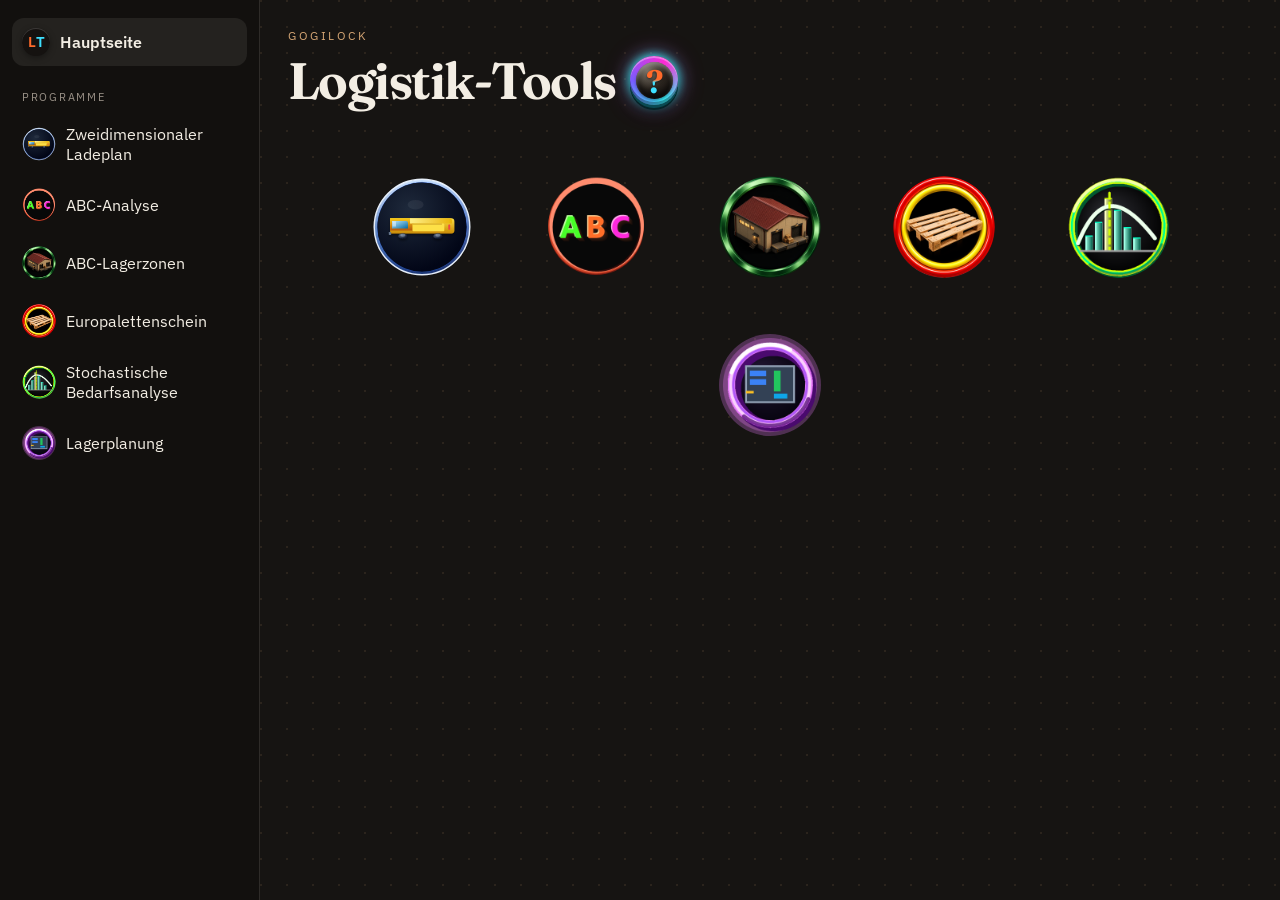
==== index.html @ 2aea948c "Eurojackpot von Logistik-Tools entfernen." ====
<!DOCTYPE html>
<html lang="de">
  <head>
    <meta charset="UTF-8" />
    <meta name="viewport" content="width=device-width, initial-scale=1.0" />
    <title>Logistik-Tools</title>
    <meta name="description" content="Logistik-Tools von GoGiLock: Zweidimensionaler Ladeplan, ABC-Analyse, ABC-Lagerzonen, Europalettenschein, Stochastische Bedarfsanalyse und Lagerplanung." />
    <link rel="icon" type="image/svg+xml" href="src/logo.svg" />
    <link rel="icon" type="image/png" href="src/logo.png" />
    <link rel="preconnect" href="https://fonts.googleapis.com" />
    <link rel="preconnect" href="https://fonts.gstatic.com" crossorigin />
    <link
      href="https://fonts.googleapis.com/css2?family=Fraunces:opsz,wght@9..144,500;9..144,650&family=IBM+Plex+Sans:wght@400;500;600&family=IBM+Plex+Mono:wght@400;500&display=swap"
      rel="stylesheet"
    />
    <link rel="stylesheet" href="src/style.css?v=23" />
  </head>
  <body>
    <div class="app-layout">
      <div class="nav-edge" id="nav-edge" aria-hidden="true"></div>
      <nav class="sidenav" id="sidenav" aria-label="Programme">
        <a class="sidenav-home active" href="./" id="nav-home">
          <span class="logo" aria-hidden="true"><span class="logo-l">L</span><span class="logo-t">T</span></span>
          <span>Hauptseite</span>
        </a>
        <p class="sidenav-label">Programme</p>
        <ul class="sidenav-list">
          <li>
            <a class="sidenav-item" href="#ladeplan" data-open="logistik-ladeplan">
              <span class="sidenav-icon"><img src="programs/ladeplan/icons/ladeplan.svg" alt="" width="34" height="34" /></span>
              <span>Zweidimensionaler Ladeplan</span>
            </a>
          </li>
          <li>
            <a class="sidenav-item" href="#abc-analyse" data-open="logistik-abc">
              <span class="sidenav-icon"><img src="programs/abc-analyse/abc-icon.png" alt="" width="34" height="34" /></span>
              <span>ABC-Analyse</span>
            </a>
          </li>
          <li>
            <a class="sidenav-item" href="#abc-lagerzonen" data-open="logistik-lagerzonen">
              <span class="sidenav-icon"><img src="programs/abc-lagerzonen/assets/lagerzonen-icon.png" alt="" width="34" height="34" /></span>
              <span>ABC-Lagerzonen</span>
            </a>
          </li>
          <li>
            <a class="sidenav-item" href="#europalettenschein" data-open="logistik-europalette">
              <span class="sidenav-icon"><img src="programs/europalettenschein/europalettentausch-icon.png" alt="" width="34" height="34" /></span>
              <span>Europalettenschein</span>
            </a>
          </li>
          <li>
            <a class="sidenav-item" href="#stochastische-bedarfsanalyse" data-open="logistik-stochastik">
              <span class="sidenav-icon"><img src="programs/stochastik/assets/stochastik-icon.png" alt="" width="34" height="34" /></span>
              <span>Stochastische Bedarfsanalyse</span>
            </a>
          </li>
          <li>
            <a class="sidenav-item" href="#lagerplanung" data-open="logistik-lagerplanung">
              <span class="sidenav-icon"><img src="programs/lagerplanung/icons/lagerplanung-icon.png" alt="" width="34" height="34" /></span>
              <span>Lagerplanung</span>
            </a>
          </li>
        </ul>
      </nav>
      <div class="app-main" id="app">
        <header class="topbar">
          <div class="brand">
            <span class="mark">GoGiLock</span>
            <div class="brand-title">
              <h1>Logistik-Tools</h1>
              <div class="help-wrap">
                <button type="button" class="help-badge" aria-describedby="tip-site-help">
                  <span class="help-badge-rim" aria-hidden="true"></span>
                  <span class="help-badge-core" aria-hidden="true"><span class="help-q">?</span></span>
                  <span class="visually-hidden">Was ist Logistik-Tools, was soll Logistik-Tools.</span>
                </button>
                <div class="info-cloud help-badge-tip cloud-v1" id="tip-site-help" role="tooltip" style="--neon-a:#39f6ff;--neon-b:#ff2ad4">
                  <div class="info-cloud-glow" aria-hidden="true">
                    <span class="cloud-puff puff-a"></span>
                    <span class="cloud-puff puff-b"></span>
                    <span class="cloud-puff puff-c"></span>
                    <div class="info-cloud-plate"></div>
                  </div>
                  <div class="info-cloud-body">
                    <p>Was ist Logistik-Tools, was soll Logistik-Tools.</p>
                  </div>
                </div>
              </div>
            </div>
          </div>
        </header>
        <section class="home-icons" aria-label="Programme im Überblick">
          <div class="home-icon">
            <button type="button" class="home-icon-btn" aria-describedby="tip-logistik-ladeplan">
              <span class="home-icon-glyph"><img src="programs/ladeplan/icons/ladeplan.svg" alt="" width="102" height="102" /></span>
              <span class="visually-hidden">Zweidimensionaler Ladeplan</span>
            </button>
            <div class="info-cloud home-icon-tip cloud-v2" id="tip-logistik-ladeplan" role="tooltip" style="--neon-a:#7dff3a;--neon-b:#39f6ff">
              <div class="info-cloud-glow" aria-hidden="true">
                <span class="cloud-puff puff-a"></span>
                <span class="cloud-puff puff-b"></span>
                <span class="cloud-puff puff-c"></span>
                <div class="info-cloud-plate"></div>
              </div>
              <div class="info-cloud-body">
                <strong>Zweidimensionaler Ladeplan</strong>
                <p>Zweidimensionaler Beladungsplaner für LKW jeglicher Art.</p>
              </div>
            </div>
          </div>
          <div class="home-icon">
            <button type="button" class="home-icon-btn" aria-describedby="tip-logistik-abc">
              <span class="home-icon-glyph"><img src="programs/abc-analyse/abc-icon.png" alt="" width="102" height="102" /></span>
              <span class="visually-hidden">ABC-Analyse</span>
            </button>
            <div class="info-cloud home-icon-tip cloud-v3" id="tip-logistik-abc" role="tooltip" style="--neon-a:#ffef3a;--neon-b:#ff2ad4">
              <div class="info-cloud-glow" aria-hidden="true">
                <span class="cloud-puff puff-a"></span>
                <span class="cloud-puff puff-b"></span>
                <span class="cloud-puff puff-c"></span>
                <div class="info-cloud-plate"></div>
              </div>
              <div class="info-cloud-body">
                <strong>ABC-Analyse</strong>
                <p>Bestands- und Umsatzklassifikation nach Jahresverbrauchswert.</p>
              </div>
            </div>
          </div>
          <div class="home-icon">
            <button type="button" class="home-icon-btn" aria-describedby="tip-logistik-lagerzonen">
              <span class="home-icon-glyph"><img src="programs/abc-lagerzonen/assets/lagerzonen-icon.png" alt="" width="102" height="102" /></span>
              <span class="visually-hidden">ABC-Lagerzonen</span>
            </button>
            <div class="info-cloud home-icon-tip cloud-v4" id="tip-logistik-lagerzonen" role="tooltip" style="--neon-a:#ff6a2a;--neon-b:#7a5bff">
              <div class="info-cloud-glow" aria-hidden="true">
                <span class="cloud-puff puff-a"></span>
                <span class="cloud-puff puff-b"></span>
                <span class="cloud-puff puff-c"></span>
                <div class="info-cloud-plate"></div>
              </div>
              <div class="info-cloud-body">
                <strong>ABC-Lagerzonen</strong>
                <p>Einrichtungsprogramm für ABC-Lagerzonen und Kragarmregale.</p>
              </div>
            </div>
          </div>
          <div class="home-icon">
            <button type="button" class="home-icon-btn" aria-describedby="tip-logistik-europalette">
              <span class="home-icon-glyph"><img src="programs/europalettenschein/europalettentausch-icon.png" alt="" width="102" height="102" /></span>
              <span class="visually-hidden">Europalettenschein</span>
            </button>
            <div class="info-cloud home-icon-tip cloud-v1" id="tip-logistik-europalette" role="tooltip" style="--neon-a:#3ee0ff;--neon-b:#ff6a2a">
              <div class="info-cloud-glow" aria-hidden="true">
                <span class="cloud-puff puff-a"></span>
                <span class="cloud-puff puff-b"></span>
                <span class="cloud-puff puff-c"></span>
                <div class="info-cloud-plate"></div>
              </div>
              <div class="info-cloud-body">
                <strong>Europalettenschein</strong>
                <p>Schein für Europaletten und Neutralen Schein erstellen, ausfüllen und drucken.</p>
              </div>
            </div>
          </div>
          <div class="home-icon">
            <button type="button" class="home-icon-btn" aria-describedby="tip-logistik-stochastik">
              <span class="home-icon-glyph"><img src="programs/stochastik/assets/stochastik-icon.png" alt="" width="102" height="102" /></span>
              <span class="visually-hidden">Stochastische Bedarfsanalyse</span>
            </button>
            <div class="info-cloud home-icon-tip cloud-v2" id="tip-logistik-stochastik" role="tooltip" style="--neon-a:#7dff3a;--neon-b:#ffef3a">
              <div class="info-cloud-glow" aria-hidden="true">
                <span class="cloud-puff puff-a"></span>
                <span class="cloud-puff puff-b"></span>
                <span class="cloud-puff puff-c"></span>
                <div class="info-cloud-plate"></div>
              </div>
              <div class="info-cloud-body">
                <strong>Stochastische Bedarfsanalyse</strong>
                <p>Bestandsplanung unter Unsicherheit mit Bedarf, Streuung und Servicegrad.</p>
              </div>
            </div>
          </div>
          <div class="home-icon">
            <button type="button" class="home-icon-btn" aria-describedby="tip-logistik-lagerplanung">
              <span class="home-icon-glyph"><img src="programs/lagerplanung/icons/lagerplanung-icon.png" alt="" width="102" height="102" /></span>
              <span class="visually-hidden">Lagerplanung</span>
            </button>
            <div class="info-cloud home-icon-tip cloud-v3" id="tip-logistik-lagerplanung" role="tooltip" style="--neon-a:#ff2ad4;--neon-b:#7a5bff">
              <div class="info-cloud-glow" aria-hidden="true">
                <span class="cloud-puff puff-a"></span>
                <span class="cloud-puff puff-b"></span>
                <span class="cloud-puff puff-c"></span>
                <div class="info-cloud-plate"></div>
              </div>
              <div class="info-cloud-body">
                <strong>Lagerplanung</strong>
                <p>Maßstabsgetreuer Grundriss für Blocklager, Paletten- und Kragarmregale.</p>
              </div>
            </div>
          </div>
        </section>
      </div>
    </div>
    <script src="src/api.js?v=23"></script>
    <script src="src/builtins.js?v=23"></script>
    <script src="src/logistik.js?v=23"></script>
    <script src="src/runner.js?v=23"></script>
    <script src="src/app.js?v=23"></script>
  </body>
</html>
---- src/style.css ----
:root {
  --bg: #161412;
  --bg-2: #1f1c18;
  --paper: #f3eee4;
  --paper-2: #fffdf8;
  --ink: #1a1612;
  --muted: #6b645b;
  --line: rgba(243, 238, 228, 0.12);
  --copper: #c45c32;
  --copper-2: #d46a3e;
  --shadow: 0 18px 40px rgba(0, 0, 0, 0.28);
  --serif: "Fraunces", Georgia, serif;
  --sans: "IBM Plex Sans", system-ui, sans-serif;
  --mono: "IBM Plex Mono", ui-monospace, monospace;
}

*,
*::before,
*::after {
  box-sizing: border-box;
}

html,
body {
  margin: 0;
  min-height: 100%;
  background: var(--bg);
  color: var(--paper);
  font-family: var(--sans);
}

body {
  background-image:
    radial-gradient(circle at 1px 1px, rgba(212, 165, 116, 0.11) 1px, transparent 0);
  background-size: 26px 26px;
}

button,
input,
textarea,
select {
  font: inherit;
  color: inherit;
}

button {
  cursor: pointer;
}

#app {
  min-height: 100vh;
}

.shell {
  max-width: 1180px;
  margin: 0 auto;
  padding: 28px 22px 80px;
}

.app-layout {
  display: flex;
  min-height: 100vh;
  align-items: stretch;
}

.sidenav {
  width: 260px;
  flex-shrink: 0;
  position: sticky;
  top: 0;
  height: 100vh;
  background: #12100e;
  border-right: 1px solid var(--line);
  padding: 18px 12px 24px;
  display: flex;
  flex-direction: column;
  gap: 6px;
  z-index: 40;
  transition: transform 0.22s ease;
}

.nav-edge {
  display: none;
}

.app-layout.program-open .sidenav,
html.program-open .sidenav {
  position: fixed;
  left: 0;
  top: 0;
  transform: translateX(-100%);
  box-shadow: none;
  pointer-events: none;
}

.app-layout.program-open.nav-open .sidenav,
html.program-open.nav-open .sidenav {
  transform: none;
  box-shadow: 12px 0 28px rgba(0, 0, 0, 0.4);
  pointer-events: auto;
}

.app-layout.program-open .nav-edge,
html.program-open .nav-edge {
  display: block;
  position: fixed;
  left: 0;
  top: 0;
  width: 22px;
  height: 100vh;
  z-index: 35;
  cursor: pointer;
}

.app-layout.program-open .nav-edge::after {
  content: "";
  position: absolute;
  left: 0;
  top: 0;
  bottom: 0;
  width: 3px;
  background: var(--copper);
  opacity: 0.7;
}

.app-layout.program-open .app-main {
  padding: 0;
}

.app-layout.program-open .app-main > .topbar,
.app-layout.program-open .workspace-toolbar,
.workspace-toolbar,
#back-home {
  display: none !important;
}

.app-layout.program-open .program-stage {
  min-height: 100vh;
  border-radius: 0;
  box-shadow: none;
  background: transparent;
}

.app-layout.program-open .program-stage iframe {
  min-height: 100vh;
}

.sidenav-home,
.sidenav-item {
  appearance: none;
  width: 100%;
  border: 0;
  background: transparent;
  color: var(--paper);
  display: flex;
  align-items: center;
  gap: 10px;
  text-align: left;
  border-radius: 12px;
  padding: 10px 10px;
  text-decoration: none;
}

.card {
  text-decoration: none;
  color: inherit;
}

.sidenav-home {
  font-weight: 600;
  margin-bottom: 10px;
}

.sidenav-home.active,
.sidenav-item.active,
.sidenav-home:hover,
.sidenav-item:hover {
  background: rgba(243, 238, 228, 0.08);
}

.sidenav-item.active {
  box-shadow: inset 3px 0 0 var(--copper);
}

.sidenav-label {
  margin: 8px 10px 4px;
  letter-spacing: 0.16em;
  text-transform: uppercase;
  font-size: 0.68rem;
  color: #9b9288;
}

.sidenav-list {
  list-style: none;
  margin: 0;
  padding: 0;
  display: grid;
  gap: 4px;
}

.sidenav-icon {
  width: 34px;
  height: 34px;
  flex-shrink: 0;
  display: grid;
  place-items: center;
  border-radius: 50%;
  background: transparent;
  overflow: hidden;
}

.sidenav-icon img,
.icon img {
  width: 34px;
  height: 34px;
  object-fit: contain;
  display: block;
}

.app-main {
  flex: 1;
  min-width: 0;
  padding: 28px 28px 40px;
}

.overview {
  display: grid;
  grid-template-columns: repeat(auto-fill, minmax(230px, 1fr));
  gap: 18px;
}

.home-icons {
  display: flex;
  justify-content: center;
  align-items: flex-start;
  flex-wrap: wrap;
  gap: 56px 72px;
  padding: 28px 12px 48px;
}

.home-icon {
  position: relative;
  width: 102px;
}

.home-icon-btn {
  appearance: none;
  border: 0;
  background: transparent;
  padding: 0;
  display: block;
  cursor: help;
}

.home-icon-glyph {
  width: 102px;
  height: 102px;
  flex-shrink: 0;
  display: grid;
  place-items: center;
  border-radius: 50%;
  background: transparent;
  overflow: hidden;
}

.home-icon-glyph img {
  width: 102px;
  height: 102px;
  object-fit: contain;
  display: block;
}

.visually-hidden {
  position: absolute;
  width: 1px;
  height: 1px;
  padding: 0;
  margin: -1px;
  overflow: hidden;
  clip: rect(0, 0, 0, 0);
  white-space: nowrap;
  border: 0;
}

.info-cloud {
  --neon-a: #39f6ff;
  --neon-b: #ff2ad4;
  position: absolute;
  left: 50%;
  top: calc(100% + 18px);
  transform: translateX(-50%) translateY(8px);
  width: min(260px, 74vw);
  font-size: 0.95rem;
  color: #ffffff;
  opacity: 0;
  visibility: hidden;
  pointer-events: none;
  transition: opacity 0.16s ease, transform 0.16s ease, visibility 0.16s ease;
  z-index: 25;
}

.info-cloud-glow {
  position: absolute;
  inset: 0;
  z-index: 0;
  pointer-events: none;
  filter:
    drop-shadow(1px 0 0 var(--neon-a))
    drop-shadow(-1px 0 0 var(--neon-b))
    drop-shadow(0 2px 0 var(--neon-a))
    drop-shadow(0 -1px 0 var(--neon-b))
    drop-shadow(0 0 6px var(--neon-a))
    drop-shadow(0 0 14px var(--neon-b));
}

.info-cloud-plate {
  position: absolute;
  inset: 0;
  background: #000;
  border-radius: 42px;
}

.info-cloud-body {
  position: relative;
  z-index: 1;
  background: transparent;
  color: #ffffff;
  -webkit-text-fill-color: #ffffff;
  padding: 20px 22px 16px;
  border-radius: 42px;
  text-align: center;
  filter: none;
}

.info-cloud strong,
.info-cloud p {
  color: #ffffff;
  -webkit-text-fill-color: #ffffff;
  opacity: 1;
}

.info-cloud strong {
  display: block;
  margin: 0 0 6px;
  font-size: 0.95rem;
  font-weight: 700;
}

.info-cloud p {
  margin: 0;
  font-size: 0.88rem;
  line-height: 1.4;
  font-weight: 500;
}

.cloud-puff {
  position: absolute;
  background: #000;
  border-radius: 50%;
}

.cloud-v1 .info-cloud-body,
.cloud-v1 .info-cloud-plate {
  border-radius: 48px 40px 44px 36px;
}

.cloud-v1 .puff-a { width: 54px; height: 54px; left: 6%; top: -24px; }
.cloud-v1 .puff-b { width: 38px; height: 38px; left: 36%; top: -16px; }
.cloud-v1 .puff-c { width: 48px; height: 48px; right: 8%; top: -20px; }

.cloud-v2 .info-cloud-body,
.cloud-v2 .info-cloud-plate {
  border-radius: 34px 52px 30px 46px;
}

.cloud-v2 .puff-a { width: 42px; height: 42px; left: 18%; top: -20px; }
.cloud-v2 .puff-b { width: 58px; height: 58px; right: 12%; top: -28px; }
.cloud-v2 .puff-c { width: 34px; height: 34px; left: -8px; bottom: 10px; }

.cloud-v3 .info-cloud-body,
.cloud-v3 .info-cloud-plate {
  border-radius: 50px 32px 48px 28px;
}

.cloud-v3 .puff-a { width: 60px; height: 46px; left: 10%; top: -22px; }
.cloud-v3 .puff-b { width: 36px; height: 36px; right: 22%; top: -14px; }
.cloud-v3 .puff-c { width: 44px; height: 44px; right: -6px; bottom: 8px; }

.cloud-v4 .info-cloud-body,
.cloud-v4 .info-cloud-plate {
  border-radius: 38px 46px 34px 50px;
}

.cloud-v4 .puff-a { width: 40px; height: 40px; left: 4%; top: -18px; }
.cloud-v4 .puff-b { width: 52px; height: 40px; left: 40%; top: -22px; }
.cloud-v4 .puff-c { width: 32px; height: 32px; right: 6%; bottom: -8px; }

.home-icon:hover .info-cloud,
.home-icon:focus-within .info-cloud,
.home-icon.is-open .info-cloud {
  opacity: 1;
  visibility: visible;
  transform: translateX(-50%) translateY(0);
}

.program-stage {
  min-height: calc(100vh - 210px);
  background: var(--paper);
  border-radius: 16px;
  overflow: hidden;
  box-shadow: var(--shadow);
  display: flex;
  flex-direction: column;
}

.program-stage iframe {
  flex: 1;
  width: 100%;
  min-height: calc(100vh - 220px);
  border: 0;
  background: #fff;
}

.topbar {
  display: flex;
  align-items: flex-end;
  justify-content: space-between;
  gap: 24px;
  margin-bottom: 36px;
}

.brand {
  display: flex;
  flex-direction: column;
  gap: 6px;
}

.brand-title {
  display: flex;
  align-items: center;
  gap: 0.28em;
  font-size: clamp(2.1rem, 4vw, 3.2rem);
}

.brand-title h1 {
  font-size: 1em;
}

.help-wrap {
  position: relative;
  display: inline-grid;
  place-items: center;
  flex-shrink: 0;
}

.help-badge {
  appearance: none;
  border: 0;
  background: transparent;
  padding: 0;
  cursor: help;
  position: relative;
  width: 0.95em;
  height: 0.95em;
  display: inline-grid;
  place-items: center;
  isolation: isolate;
}

.help-badge-tip {
  width: min(320px, 78vw);
  z-index: 30;
}

.help-wrap:hover .info-cloud {
  opacity: 1;
  visibility: visible;
  transform: translateX(-50%) translateY(0);
}

.help-overlay {
  z-index: 60;
}

.help-panel {
  width: min(520px, 100%);
}

.help-panel-text {
  margin: 0;
  padding: 8px 24px 24px;
  color: #000;
  font-size: 1.02rem;
  line-height: 1.55;
}

.help-badge-rim {
  position: absolute;
  inset: 0;
  border-radius: 50%;
  background: conic-gradient(from 150deg, #39f6ff, #7a5bff, #ff2ad4, #39f6ff);
  box-shadow:
    0 3px 0 #0a4a52,
    0 5px 0 #062428,
    0 8px 14px rgba(0, 0, 0, 0.48),
    0 0 10px #39f6ff,
    0 0 18px rgba(57, 246, 255, 0.55),
    0 0 26px rgba(255, 42, 212, 0.4);
}

.help-badge-rim::after {
  content: "";
  position: absolute;
  inset: 0;
  border-radius: 50%;
  box-shadow: inset 0 -3px 0 rgba(0, 0, 0, 0.35), inset 0 2px 0 rgba(255, 255, 255, 0.35);
}

.help-badge-core {
  position: relative;
  z-index: 1;
  width: 76%;
  height: 76%;
  border-radius: 50%;
  display: grid;
  place-items: center;
  background: radial-gradient(circle at 32% 26%, #7a7368 0%, #2a241e 48%, #0c0a08 100%);
  box-shadow:
    inset 0 3px 4px rgba(255, 255, 255, 0.38),
    inset 0 -5px 7px rgba(0, 0, 0, 0.72),
    0 2px 3px rgba(0, 0, 0, 0.35);
}

.help-q {
  font-family: var(--serif);
  font-weight: 650;
  font-size: 0.62em;
  line-height: 1;
  transform: translateY(0.02em);
  background: linear-gradient(180deg, #ff6a2a 0 46%, #3ee0ff 54% 100%);
  -webkit-background-clip: text;
  background-clip: text;
  color: transparent;
  filter: drop-shadow(0 1px 1px rgba(0, 0, 0, 0.55));
}

.mark {
  display: inline-flex;
  align-items: center;
  gap: 10px;
  letter-spacing: 0.22em;
  text-transform: uppercase;
  font-size: 0.72rem;
  color: #d4a574;
}

.logo {
  width: 28px;
  height: 28px;
  display: inline-flex;
  align-items: center;
  justify-content: center;
  gap: 1px;
  border-radius: 50%;
  background: #151210;
  box-shadow: inset 0 1px 0 rgba(255, 255, 255, 0.16), 0 2px 6px rgba(0, 0, 0, 0.35);
  font-family: var(--sans);
  font-size: 0.92rem;
  font-weight: 600;
  letter-spacing: -0.08em;
  line-height: 1;
  text-transform: none;
}

.logo-l {
  color: #ff6a2a;
}

.logo-t {
  color: #3ee0ff;
}

.brand h1 {
  margin: 0;
  font-family: var(--serif);
  font-size: clamp(2.1rem, 4vw, 3.2rem);
  font-weight: 650;
  letter-spacing: -0.03em;
}

.brand p {
  margin: 0;
  max-width: 42ch;
  color: #c9c0b4;
  line-height: 1.5;
}

.top-actions {
  display: flex;
  align-items: center;
  gap: 10px;
  flex-wrap: wrap;
  justify-content: flex-end;
}

.search {
  display: flex;
  align-items: center;
  gap: 8px;
  background: var(--bg-2);
  border: 1px solid var(--line);
  border-radius: 999px;
  padding: 8px 14px;
  min-width: min(280px, 100%);
}

.search input[type="search"],
.search input {
  border: 0;
  background: transparent;
  outline: none;
  width: 100%;
  color: var(--paper);
  padding: 0;
  border-radius: 0;
}

.btn {
  appearance: none;
  border: 1px solid transparent;
  border-radius: 999px;
  padding: 10px 16px;
  background: var(--copper);
  color: #fff;
  font-weight: 500;
}

.btn:hover {
  background: var(--copper-2);
}

.btn.ghost {
  background: transparent;
  border-color: var(--line);
  color: var(--paper);
}

.btn.ghost:hover {
  background: rgba(243, 238, 228, 0.06);
}

.btn.danger {
  background: #8a3d4a;
}

.btn.danger:hover {
  background: #9d4a58;
}

.board {
  display: grid;
  grid-template-columns: repeat(auto-fill, minmax(230px, 1fr));
  gap: 18px;
}

.card,
.add-tile {
  position: relative;
  min-height: 210px;
  border: 0;
  border-radius: 6px 6px 10px 10px;
  background: var(--paper);
  color: var(--ink);
  text-align: left;
  padding: 0;
  box-shadow: var(--shadow);
  overflow: hidden;
  display: flex;
  flex-direction: column;
}

.card {
  cursor: pointer;
  transition: transform 0.18s ease, box-shadow 0.18s ease;
}

.card:hover,
.card:focus-visible {
  transform: translateY(-4px) rotate(-0.3deg);
  box-shadow: 0 24px 48px rgba(0, 0, 0, 0.35);
  outline: none;
}

.tab {
  height: 10px;
  background: var(--accent, var(--copper));
}

.card-body {
  padding: 18px 18px 16px;
  display: flex;
  flex-direction: column;
  gap: 8px;
  flex: 1;
}

.icon {
  width: 42px;
  height: 42px;
  display: grid;
  place-items: center;
  border-radius: 50%;
  background: transparent;
  overflow: hidden;
}

.icon img {
  width: 42px;
  height: 42px;
}

.card h2 {
  margin: 6px 0 0;
  font-family: var(--serif);
  font-size: 1.35rem;
  font-weight: 650;
}

.card p {
  margin: 0;
  color: var(--muted);
  line-height: 1.45;
  flex: 1;
}

.meta {
  display: flex;
  justify-content: space-between;
  align-items: center;
  font-size: 0.78rem;
  color: #8a8278;
}

.remove {
  position: absolute;
  top: 16px;
  right: 10px;
  width: 32px;
  height: 32px;
  border: 0;
  border-radius: 50%;
  background: #1a1612;
  color: #f3eee4;
  opacity: 0;
  transform: scale(0.9);
  transition: opacity 0.15s ease, transform 0.15s ease;
}

.card:hover .remove,
.card:focus-within .remove,
.remove:focus-visible {
  opacity: 1;
  transform: scale(1);
}

.add-tile {
  background: transparent;
  color: var(--paper);
  border: 1.5px dashed rgba(243, 238, 228, 0.28);
  box-shadow: none;
  align-items: center;
  justify-content: center;
  gap: 8px;
  min-height: 210px;
}

.add-tile:hover,
.add-tile:focus-visible {
  border-color: #d4a574;
  background: rgba(243, 238, 228, 0.04);
  outline: none;
}

.add-tile span {
  font-family: var(--serif);
  font-size: 1.2rem;
}

.empty {
  grid-column: 1 / -1;
  padding: 48px 12px;
  text-align: center;
  color: #c9c0b4;
}

.overlay {
  position: fixed;
  inset: 0;
  background: rgba(12, 10, 8, 0.72);
  display: grid;
  place-items: center;
  padding: 20px;
  z-index: 20;
}

.panel {
  width: min(760px, 100%);
  max-height: min(92vh, 900px);
  overflow: auto;
  background: var(--paper);
  color: var(--ink);
  border-radius: 16px;
  box-shadow: var(--shadow);
}

.panel.wide {
  width: min(1100px, 100%);
}

.panel-head {
  display: flex;
  justify-content: space-between;
  align-items: flex-start;
  gap: 16px;
  padding: 22px 24px 8px;
}

.panel-head h2 {
  margin: 0;
  font-family: var(--serif);
  font-size: 1.7rem;
}

.panel-head p {
  margin: 6px 0 0;
  color: var(--muted);
}

.icon-btn {
  width: 36px;
  height: 36px;
  border: 0;
  border-radius: 50%;
  background: #ece5d8;
  color: var(--ink);
}

.form {
  padding: 8px 24px 24px;
  display: grid;
  gap: 14px;
}

.row {
  display: grid;
  grid-template-columns: 1fr 1fr;
  gap: 12px;
}

label {
  display: grid;
  gap: 6px;
  font-size: 0.86rem;
  font-weight: 500;
}

input[type="text"],
input[type="url"],
input[type="email"],
input[type="password"],
input[type="search"],
textarea,
select {
  width: 100%;
  border: 1px solid #d8d0c4;
  background: var(--paper-2);
  border-radius: 10px;
  padding: 10px 12px;
  color: var(--ink);
}

textarea {
  min-height: 110px;
  resize: vertical;
  font-family: var(--mono);
  font-size: 0.85rem;
  line-height: 1.45;
}

.code-tabs {
  display: flex;
  gap: 6px;
}

.code-tabs button {
  border: 1px solid #d8d0c4;
  background: transparent;
  border-radius: 999px;
  padding: 6px 12px;
  color: var(--ink);
}

.code-tabs button.active {
  background: var(--ink);
  color: var(--paper);
  border-color: var(--ink);
}

.types {
  display: grid;
  grid-template-columns: repeat(3, 1fr);
  gap: 8px;
}

.type-btn {
  border: 1px solid #d8d0c4;
  background: var(--paper-2);
  border-radius: 12px;
  padding: 12px 10px;
  text-align: left;
  color: var(--ink);
}

.type-btn strong {
  display: block;
  font-size: 0.92rem;
}

.type-btn span {
  display: block;
  margin-top: 4px;
  color: var(--muted);
  font-size: 0.78rem;
}

.type-btn.active {
  border-color: var(--ink);
  box-shadow: inset 0 0 0 1px var(--ink);
}

.swatches {
  display: flex;
  gap: 8px;
  flex-wrap: wrap;
}

.swatch {
  width: 28px;
  height: 28px;
  border-radius: 50%;
  border: 2px solid transparent;
}

.swatch.active {
  box-shadow: 0 0 0 2px #1a1612;
}

.form-actions {
  display: flex;
  justify-content: space-between;
  gap: 10px;
  flex-wrap: wrap;
  padding-top: 6px;
}

.form-actions > div {
  display: flex;
  gap: 8px;
}

.workspace {
  display: flex;
  flex-direction: column;
  height: min(88vh, 860px);
}

.workspace iframe {
  flex: 1;
  width: 100%;
  border: 0;
  background: #fff;
}

.workspace-toolbar {
  display: none !important;
}

.workspace-toolbar h2 {
  margin: 0;
  font-family: var(--serif);
  font-size: 1.25rem;
}

.link-fallback {
  flex: 1;
  display: grid;
  place-items: center;
  padding: 40px;
  text-align: center;
}

.confirm {
  width: min(420px, 100%);
  padding: 24px;
}

.confirm h2 {
  margin: 0 0 8px;
  font-family: var(--serif);
}

.confirm p {
  margin: 0 0 20px;
  color: var(--muted);
  line-height: 1.5;
}

.hidden {
  display: none !important;
}

.footer-note {
  margin-top: 28px;
  color: #9b9288;
  font-size: 0.85rem;
}

.drop-hint {
  border: 1px dashed #cfc6b8;
  border-radius: 12px;
  padding: 12px;
  color: var(--muted);
  font-size: 0.88rem;
  text-align: center;
}

.drop-hint.over {
  border-color: var(--copper);
  background: #f7ebe3;
}

@media (max-width: 720px) {
  .topbar,
  .row,
  .types,
  .auth-grid {
    grid-template-columns: 1fr;
    display: grid;
  }

  .topbar {
    display: grid;
  }

  .remove {
    opacity: 1;
  }

  .app-layout {
    flex-direction: column;
  }

  .sidenav {
    width: 100%;
    height: auto;
    position: sticky;
    z-index: 5;
    flex-direction: row;
    flex-wrap: wrap;
    align-items: center;
  }

  .app-layout.program-open .sidenav {
    width: 260px;
    height: 100vh;
    flex-direction: column;
    flex-wrap: nowrap;
    align-items: stretch;
    position: fixed;
    z-index: 40;
  }

  .sidenav-home {
    width: auto;
    margin: 0;
  }

  .sidenav-label {
    display: none;
  }

  .sidenav-list {
    display: flex;
    flex-wrap: wrap;
    gap: 6px;
  }

  .sidenav-item {
    width: auto;
  }

  .app-main {
    padding: 20px 16px 32px;
  }

  .home-icons {
    gap: 40px 36px;
    padding: 12px 8px 36px;
  }
}

.auth-grid {
  display: grid;
  grid-template-columns: minmax(0, 1.2fr) minmax(0, 0.8fr);
  gap: 22px;
  align-items: start;
}

.paper-card {
  background: var(--paper);
  color: var(--ink);
  border-radius: 16px;
  padding: 22px;
  box-shadow: var(--shadow);
}

.paper-card h2 {
  margin: 0 0 10px;
  font-family: var(--serif);
}

.muted-card {
  background: var(--bg-2);
  color: var(--paper);
  box-shadow: none;
  border: 1px solid var(--line);
}

.muted-card h2 {
  color: var(--paper);
}

.auth-form {
  padding: 12px 0 0;
}

.auth-narrow {
  max-width: 460px;
}

.auth-tabs {
  margin-bottom: 8px;
}

.hint {
  margin: 0;
  color: var(--muted);
  line-height: 1.45;
  font-size: 0.92rem;
}

.plain-list {
  margin: 12px 0 0;
  padding-left: 1.1em;
  line-height: 1.7;
  color: #c9c0b4;
}

.banner {
  border-radius: 12px;
  padding: 12px 14px;
  margin: 0 0 16px;
  line-height: 1.45;
}

.banner.bad {
  background: #f3d9dc;
  color: #6b2430;
}

.banner.good {
  background: #dce8d8;
  color: #2d4428;
}

.check-row {
  display: flex;
  align-items: center;
  gap: 10px;
  font-weight: 500;
}

.check-row input {
  width: auto;
}

.plain-table {
  width: 100%;
  border-collapse: collapse;
  font-size: 0.92rem;
}

.plain-table th,
.plain-table td {
  text-align: left;
  padding: 10px 8px;
  border-bottom: 1px solid #e6ddd0;
}

.admin-tabs {
  margin-bottom: 8px;
}

.admin-tabs button {
  color: var(--paper);
  border-color: var(--line);
}

.admin-tabs button.active {
  background: var(--paper);
  color: var(--ink);
  border-color: var(--paper);
}
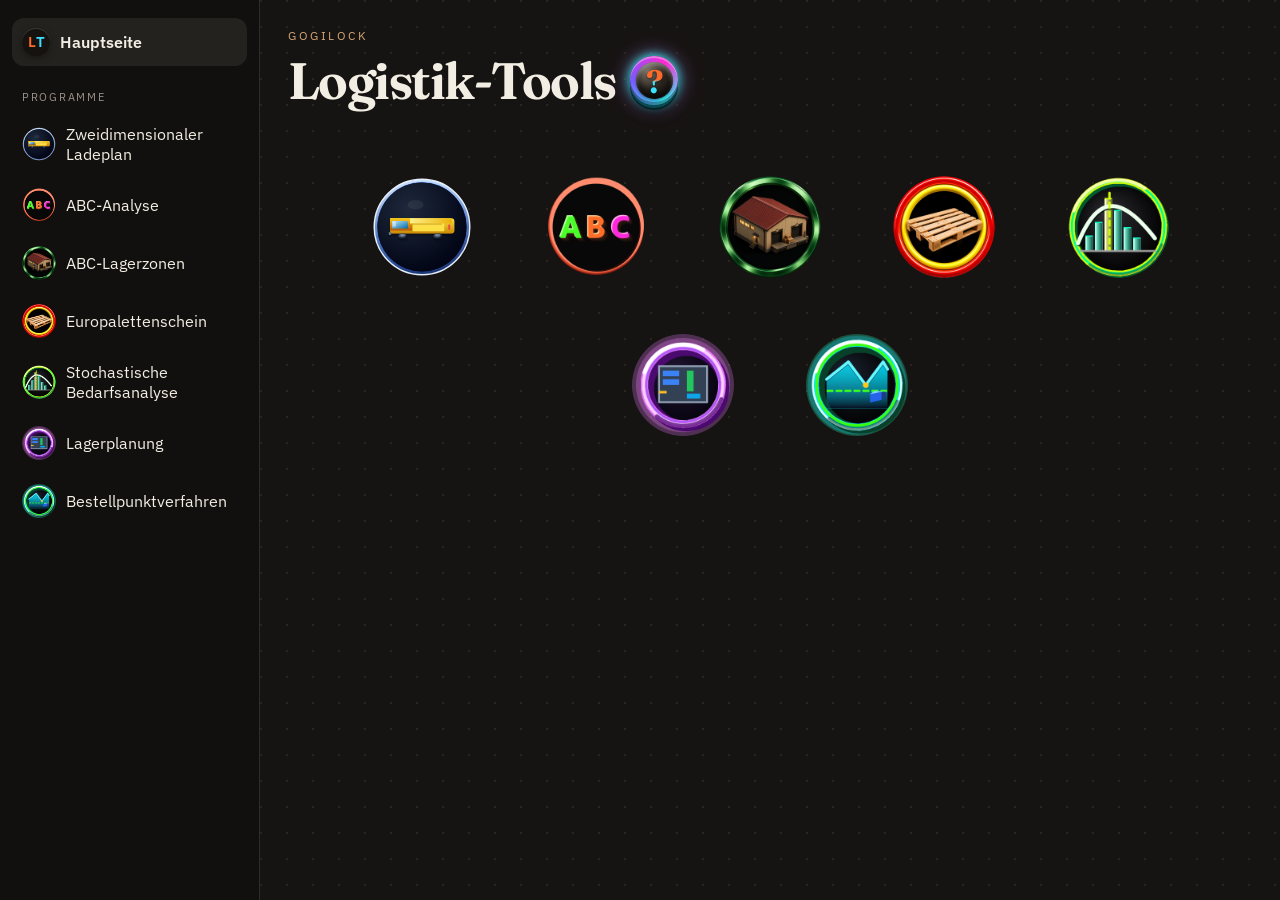
==== commit 5b14bd3c: "Bestellpunktverfahren einbinden und Ladeplan auf die neue Version aktualisieren." ====
--- a/index.html
+++ b/index.html
@@ -4,7 +4,7 @@
     <meta charset="UTF-8" />
     <meta name="viewport" content="width=device-width, initial-scale=1.0" />
     <title>Logistik-Tools</title>
-    <meta name="description" content="Logistik-Tools von GoGiLock: Zweidimensionaler Ladeplan, ABC-Analyse, ABC-Lagerzonen, Europalettenschein, Stochastische Bedarfsanalyse und Lagerplanung." />
+    <meta name="description" content="Logistik-Tools von GoGiLock: Zweidimensionaler Ladeplan, ABC-Analyse, ABC-Lagerzonen, Europalettenschein, Stochastische Bedarfsanalyse, Lagerplanung und Bestellpunktverfahren." />
     <link rel="icon" type="image/svg+xml" href="src/logo.svg" />
     <link rel="icon" type="image/png" href="src/logo.png" />
     <link rel="preconnect" href="https://fonts.googleapis.com" />
@@ -13,7 +13,7 @@
       href="https://fonts.googleapis.com/css2?family=Fraunces:opsz,wght@9..144,500;9..144,650&family=IBM+Plex+Sans:wght@400;500;600&family=IBM+Plex+Mono:wght@400;500&display=swap"
       rel="stylesheet"
     />
-    <link rel="stylesheet" href="src/style.css?v=23" />
+    <link rel="stylesheet" href="src/style.css?v=25" />
   </head>
   <body>
     <div class="app-layout">
@@ -59,6 +59,12 @@
             <a class="sidenav-item" href="#lagerplanung" data-open="logistik-lagerplanung">
               <span class="sidenav-icon"><img src="programs/lagerplanung/icons/lagerplanung-icon.png" alt="" width="34" height="34" /></span>
               <span>Lagerplanung</span>
+            </a>
+          </li>
+          <li>
+            <a class="sidenav-item" href="#bestellpunktverfahren" data-open="logistik-bestellpunkt">
+              <span class="sidenav-icon"><img src="programs/bestellpunktverfahren/icons/bestellpunkt-icon.png" alt="" width="34" height="34" /></span>
+              <span>Bestellpunktverfahren</span>
             </a>
           </li>
         </ul>
@@ -199,13 +205,31 @@
               </div>
             </div>
           </div>
+          <div class="home-icon">
+            <button type="button" class="home-icon-btn" aria-describedby="tip-logistik-bestellpunkt">
+              <span class="home-icon-glyph"><img src="programs/bestellpunktverfahren/icons/bestellpunkt-icon.png" alt="" width="102" height="102" /></span>
+              <span class="visually-hidden">Bestellpunktverfahren</span>
+            </button>
+            <div class="info-cloud home-icon-tip cloud-v4" id="tip-logistik-bestellpunkt" role="tooltip" style="--neon-a:#39ff14;--neon-b:#00e5ff">
+              <div class="info-cloud-glow" aria-hidden="true">
+                <span class="cloud-puff puff-a"></span>
+                <span class="cloud-puff puff-b"></span>
+                <span class="cloud-puff puff-c"></span>
+                <div class="info-cloud-plate"></div>
+              </div>
+              <div class="info-cloud-body">
+                <strong>Bestellpunktverfahren</strong>
+                <p>Meldebestand, Sicherheitsbestand und Bestellmenge nach (s, Q).</p>
+              </div>
+            </div>
+          </div>
         </section>
       </div>
     </div>
-    <script src="src/api.js?v=23"></script>
-    <script src="src/builtins.js?v=23"></script>
-    <script src="src/logistik.js?v=23"></script>
-    <script src="src/runner.js?v=23"></script>
-    <script src="src/app.js?v=23"></script>
+    <script src="src/api.js?v=25"></script>
+    <script src="src/builtins.js?v=25"></script>
+    <script src="src/logistik.js?v=25"></script>
+    <script src="src/runner.js?v=25"></script>
+    <script src="src/app.js?v=25"></script>
   </body>
 </html>
